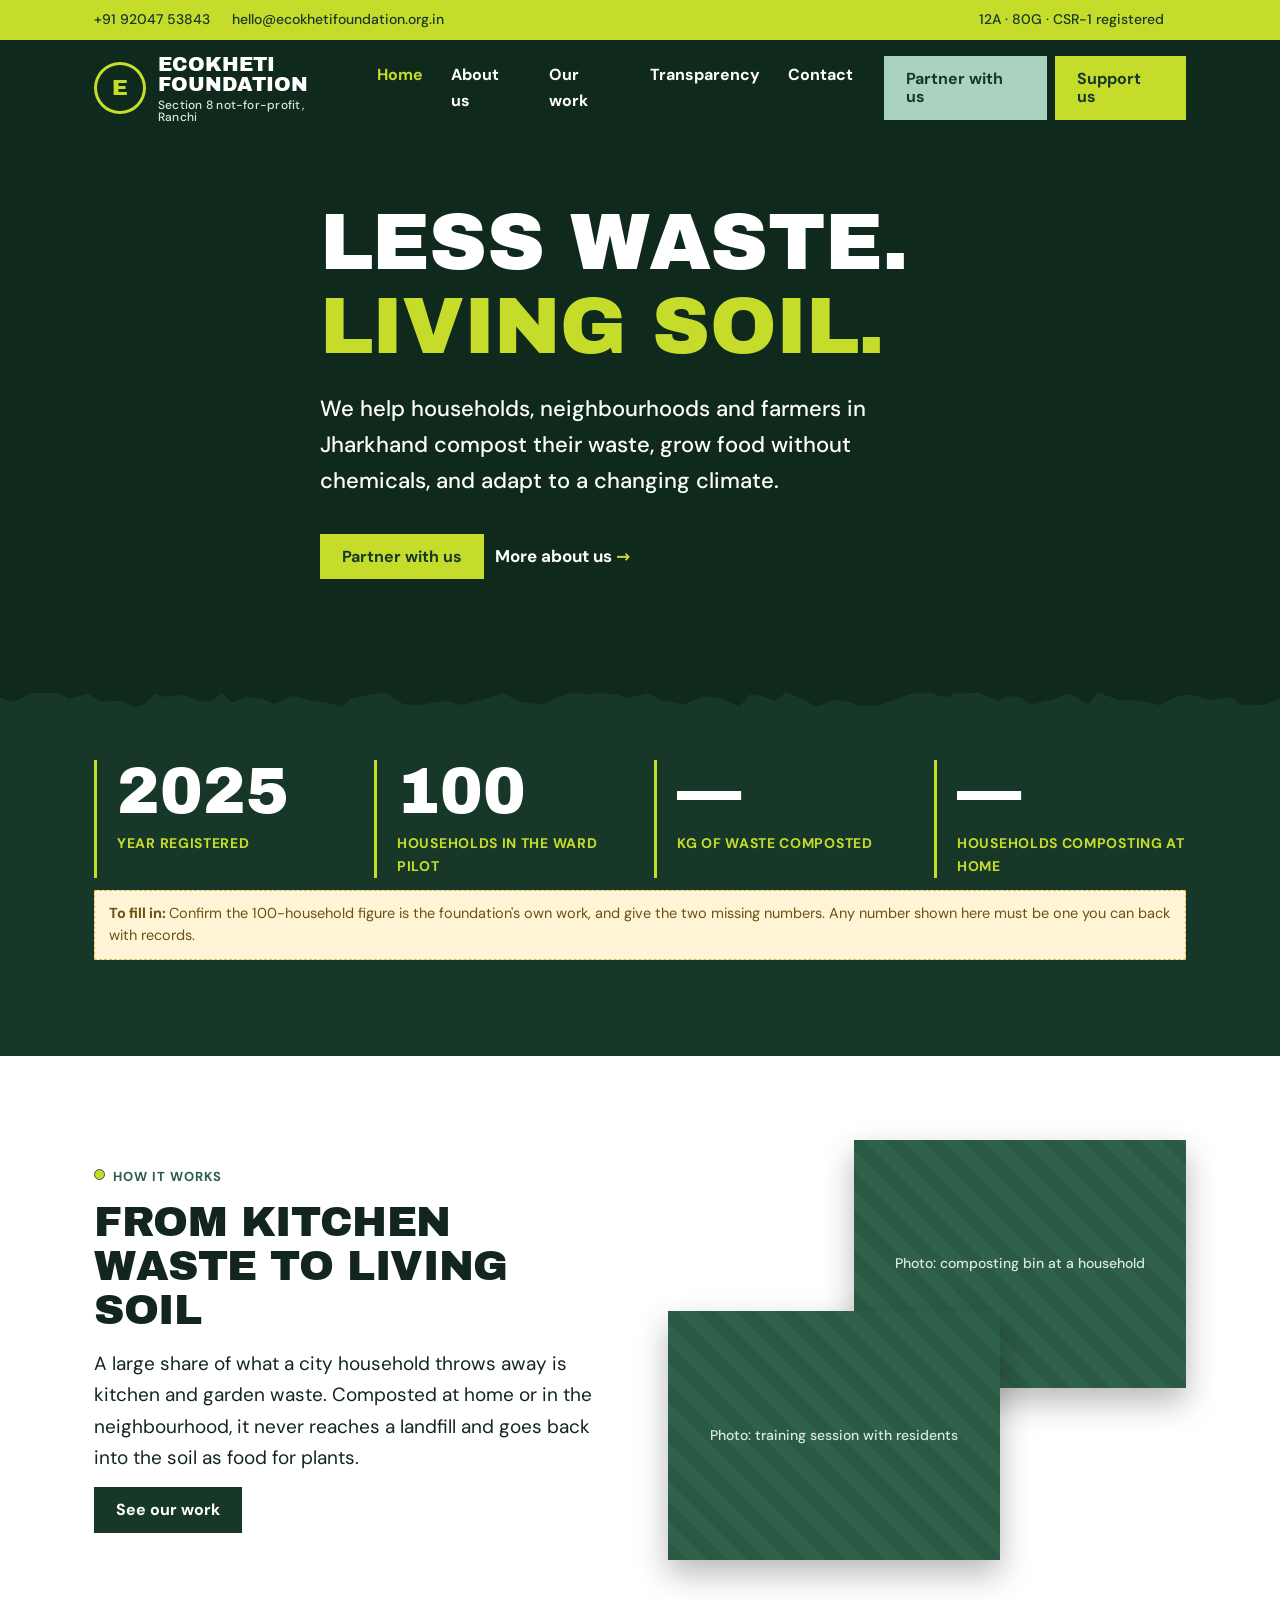
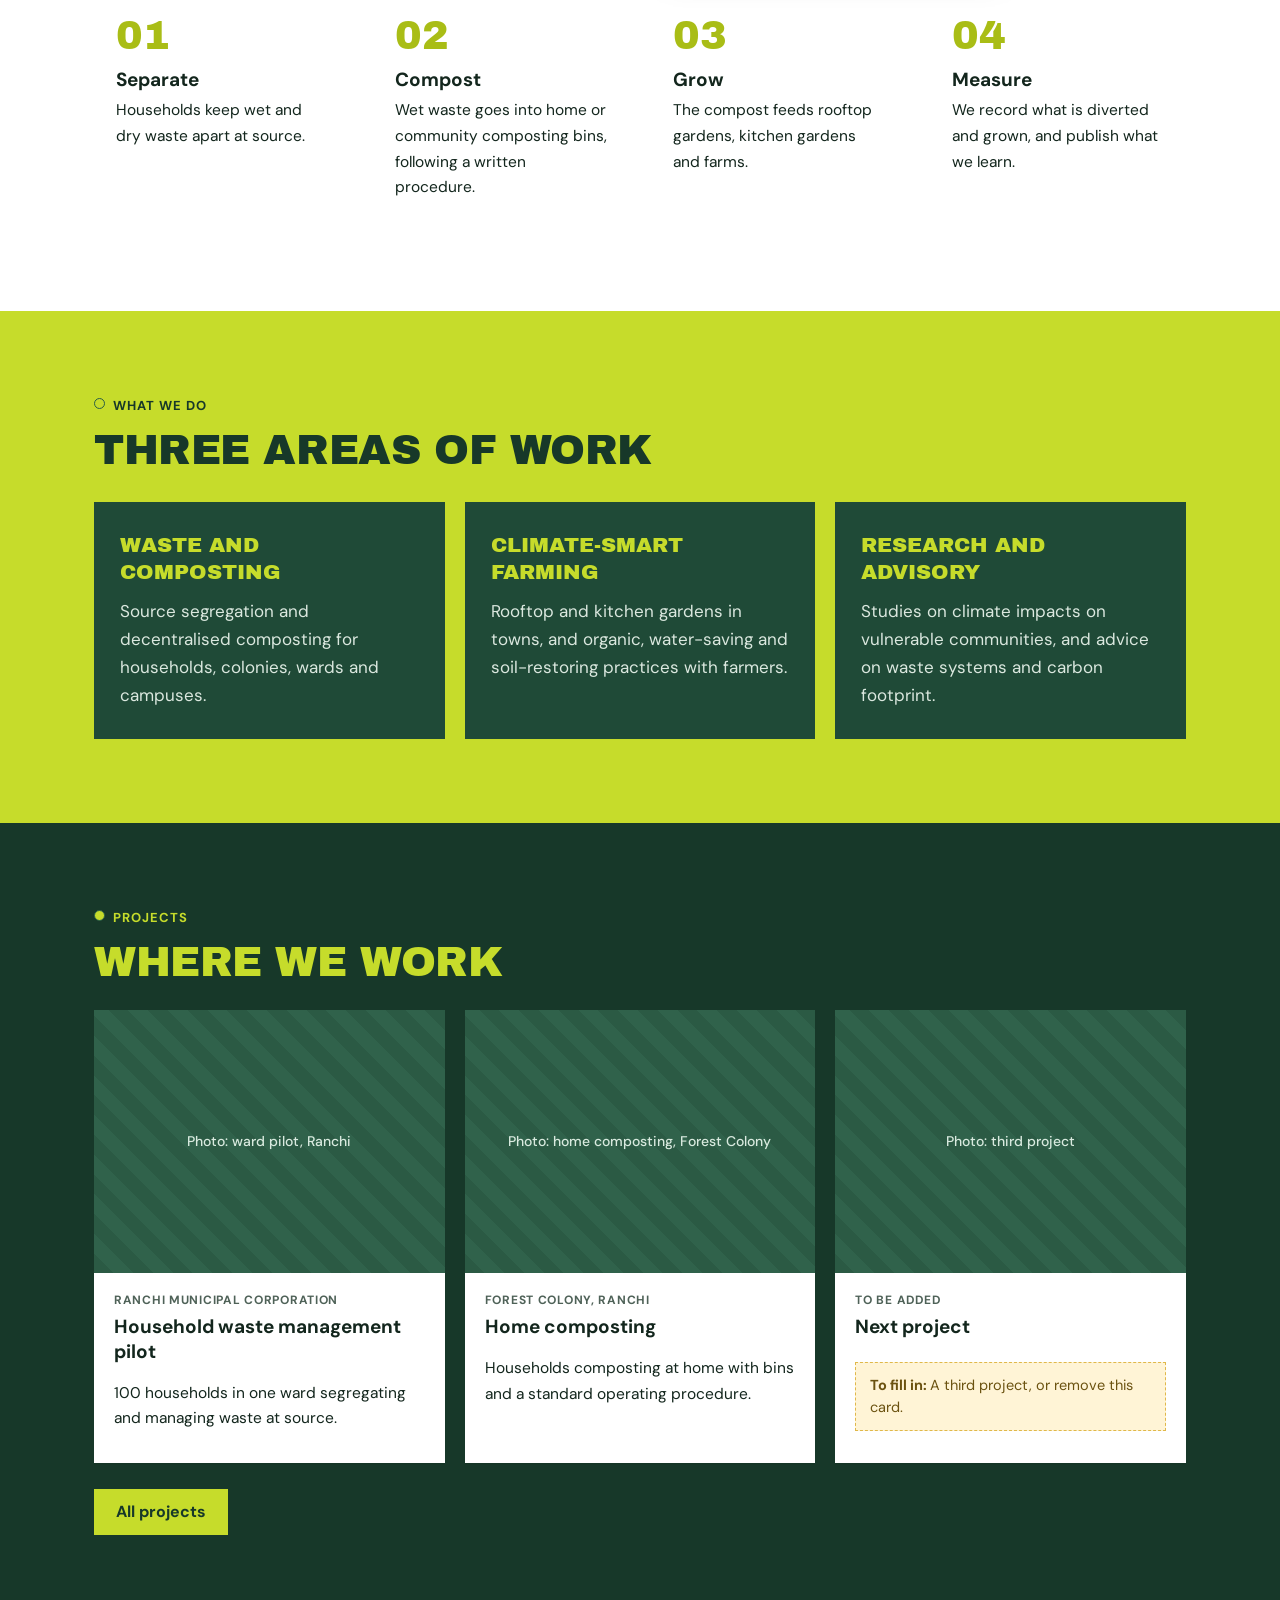
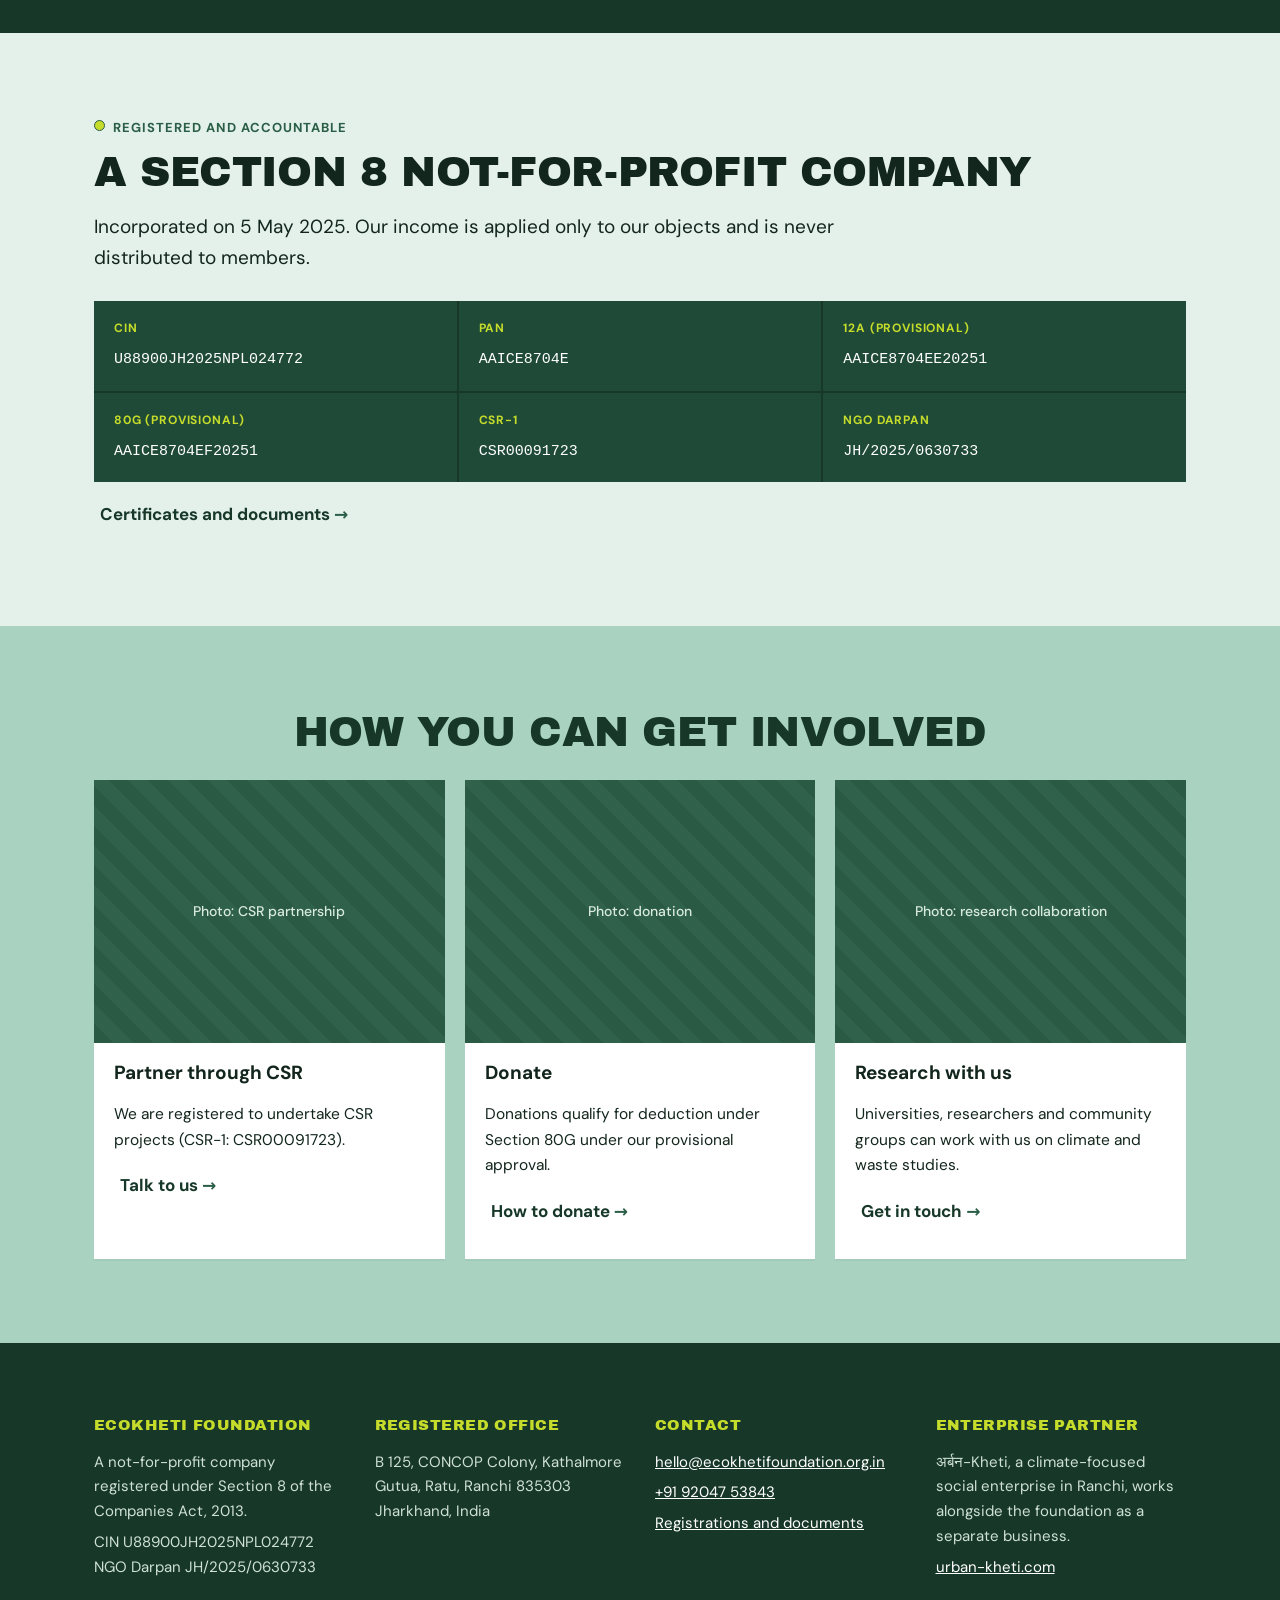
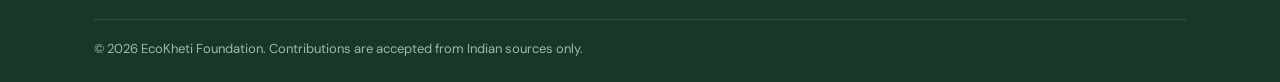
==== site/index.html @ 40eda401 "EcoKheti Foundation website: first version" ====
<!DOCTYPE html>
<html lang="en">
<head>
<meta charset="utf-8">
<meta name="viewport" content="width=device-width, initial-scale=1">
<title>EcoKheti Foundation, Ranchi | Composting, climate-smart farming and research</title>
<meta name="description" content="EcoKheti Foundation is a Section 8 not-for-profit company in Ranchi working on composting, climate-smart urban and rural farming, and climate research.">
<link rel="preload" href="assets/fonts/archivo-black-latin-400-normal.woff2" as="font" type="font/woff2" crossorigin>
<link rel="stylesheet" href="assets/style.css">
</head>
<body>
<div class="top">
  <div class="util">
    <div class="wrap">
      <div><a href="tel:+919204753843">+91 92047 53843</a><a href="mailto:hello@ecokhetifoundation.org.in">hello@ecokhetifoundation.org.in</a></div>
      <div><a href="transparency.html">12A · 80G · CSR-1 registered</a></div>
    </div>
  </div>
  <header class="site-head">
    <div class="wrap">
      <a class="brand" href="index.html">
        <span class="brand-mark" aria-hidden="true">E</span>
        <span class="brand-name">EcoKheti<br>Foundation<small>Section 8 not-for-profit, Ranchi</small></span>
      </a>
      <nav id="main-nav" aria-label="Main">
        <ul>
          <li><a href="index.html" aria-current="page">Home</a></li>
          <li><a href="about.html">About us</a></li>
          <li><a href="work.html">Our work</a></li>
          <li><a href="transparency.html">Transparency</a></li>
          <li><a href="contact.html">Contact</a></li>
        </ul>
      </nav>
      <div class="head-cta">
        <a class="btn btn-sage" href="contact.html#partner">Partner with us</a>
        <a class="btn btn-lime" href="contact.html#support">Support us</a>
      </div>
      <button class="menu-btn" aria-expanded="false" aria-controls="main-nav" onclick="var n=document.getElementById('main-nav');var o=n.classList.toggle('open');this.setAttribute('aria-expanded',o)">Menu</button>
    </div>
  </header>
</div>
<main>

<section class="hero tear" style="--next:var(--forest);background-image:linear-gradient(rgba(12,32,22,.62),rgba(12,32,22,.62)),url(images/hero.jpg)">
  <div class="wrap">
    <h1>Less waste.<span class="hl">Living soil.</span></h1>
    <p>We help households, neighbourhoods and farmers in Jharkhand compost their waste, grow food without chemicals, and adapt to a changing climate.</p>
    <a class="btn btn-lime" href="contact.html#partner">Partner with us</a>
    <a class="btn-link" href="about.html">More about us</a>
  </div>
</section>

<section class="band dark" style="padding-top:40px">
  <div class="wrap">
    <div class="stats">
      <div class="stat"><b>2025</b><span>Year registered</span></div>
      <div class="stat"><b>100</b><span>Households in the ward pilot</span></div>
      <div class="stat"><b>—</b><span>Kg of waste composted</span></div>
      <div class="stat"><b>—</b><span>Households composting at home</span></div>
    </div>
    <div class="todo">Confirm the 100-household figure is the foundation's own work, and give the two missing numbers. Any number shown here must be one you can back with records.</div>
  </div>
</section>

<section class="band">
  <div class="wrap split">
    <div>
      <p class="eyebrow">How it works</p>
      <h2>From kitchen waste to living soil</h2>
      <p class="lead">A large share of what a city household throws away is kitchen and garden waste. Composted at home or in the neighbourhood, it never reaches a landfill and goes back into the soil as food for plants.</p>
      <a class="btn btn-dark" href="work.html">See our work</a>
    </div>
    <div class="photo-pair">
      <div class="ph"><span>Photo: composting bin at a household</span><img src="images/home-1.jpg" alt="composting bin at a household" onerror="this.remove()"></div>
      <div class="ph"><span>Photo: training session with residents</span><img src="images/home-2.jpg" alt="training session with residents" onerror="this.remove()"></div>
    </div>
  </div>
  <div class="wrap">
    <div class="steps">
      <div class="step"><h3>Separate</h3><p>Households keep wet and dry waste apart at source.</p></div>
      <div class="step"><h3>Compost</h3><p>Wet waste goes into home or community composting bins, following a written procedure.</p></div>
      <div class="step"><h3>Grow</h3><p>The compost feeds rooftop gardens, kitchen gardens and farms.</p></div>
      <div class="step"><h3>Measure</h3><p>We record what is diverted and grown, and publish what we learn.</p></div>
    </div>
  </div>
</section>

<section class="band lime">
  <div class="wrap">
    <p class="eyebrow" style="color:var(--forest)">What we do</p>
    <h2>Three areas of work</h2>
    <div class="grid g3" style="margin-top:26px">
      <div class="pillar"><h3>Waste and composting</h3><p>Source segregation and decentralised composting for households, colonies, wards and campuses.</p></div>
      <div class="pillar"><h3>Climate-smart farming</h3><p>Rooftop and kitchen gardens in towns, and organic, water-saving and soil-restoring practices with farmers.</p></div>
      <div class="pillar"><h3>Research and advisory</h3><p>Studies on climate impacts on vulnerable communities, and advice on waste systems and carbon footprint.</p></div>
    </div>
  </div>
</section>

<section class="band dark">
  <div class="wrap">
    <p class="eyebrow">Projects</p>
    <h2>Where we work</h2>
    <div class="grid g3" style="margin-top:26px">
      <div class="card"><div class="ph"><span>Photo: ward pilot, Ranchi</span><img src="images/project-ward.jpg" alt="ward pilot, Ranchi" onerror="this.remove()"></div><div class="body"><span class="meta">Ranchi Municipal Corporation</span><h3>Household waste management pilot</h3><p>100 households in one ward segregating and managing waste at source.</p></div></div>
      <div class="card"><div class="ph"><span>Photo: home composting, Forest Colony</span><img src="images/project-forest-colony.jpg" alt="home composting, Forest Colony" onerror="this.remove()"></div><div class="body"><span class="meta">Forest Colony, Ranchi</span><h3>Home composting</h3><p>Households composting at home with bins and a standard operating procedure.</p></div></div>
      <div class="card"><div class="ph"><span>Photo: third project</span><img src="images/project-3.jpg" alt="third project" onerror="this.remove()"></div><div class="body"><span class="meta">To be added</span><h3>Next project</h3><div class="todo">A third project, or remove this card.</div></div></div>
    </div>
    <p style="margin-top:26px"><a class="btn btn-lime" href="work.html">All projects</a></p>
  </div>
</section>

<section class="band light">
  <div class="wrap">
    <p class="eyebrow">Registered and accountable</p>
    <h2>A Section 8 not-for-profit company</h2>
    <p class="lead">Incorporated on 5 May 2025. Our income is applied only to our objects and is never distributed to members.</p>
    <div class="reg">
      <div><b>CIN</b><span>U88900JH2025NPL024772</span></div>
      <div><b>PAN</b><span>AAICE8704E</span></div>
      <div><b>12A (provisional)</b><span>AAICE8704EE20251</span></div>
      <div><b>80G (provisional)</b><span>AAICE8704EF20251</span></div>
      <div><b>CSR-1</b><span>CSR00091723</span></div>
      <div><b>NGO Darpan</b><span>JH/2025/0630733</span></div>
    </div>
    <p style="margin-top:18px"><a class="btn-link dark" href="transparency.html">Certificates and documents</a></p>
  </div>
</section>

<section class="band sage">
  <div class="wrap">
    <h2 class="center">How you can get involved</h2>
    <div class="grid g3" style="margin-top:26px">
      <div class="card"><div class="ph"><span>Photo: CSR partnership</span><img src="images/involve-csr.jpg" alt="CSR partnership" onerror="this.remove()"></div><div class="body"><h3>Partner through CSR</h3><p>We are registered to undertake CSR projects (CSR-1: CSR00091723).</p><a class="btn-link dark" href="contact.html#partner">Talk to us</a></div></div>
      <div class="card"><div class="ph"><span>Photo: donation</span><img src="images/involve-donate.jpg" alt="donation" onerror="this.remove()"></div><div class="body"><h3>Donate</h3><p>Donations qualify for deduction under Section 80G under our provisional approval.</p><a class="btn-link dark" href="contact.html#support">How to donate</a></div></div>
      <div class="card"><div class="ph"><span>Photo: research collaboration</span><img src="images/involve-research.jpg" alt="research collaboration" onerror="this.remove()"></div><div class="body"><h3>Research with us</h3><p>Universities, researchers and community groups can work with us on climate and waste studies.</p><a class="btn-link dark" href="contact.html">Get in touch</a></div></div>
    </div>
  </div>
</section>
</main>
<footer class="site-foot">
  <div class="wrap">
    <div class="foot-grid">
      <div>
        <h4>EcoKheti Foundation</h4>
        <p>A not-for-profit company registered under Section 8 of the Companies Act, 2013.</p>
        <p>CIN U88900JH2025NPL024772<br>NGO Darpan JH/2025/0630733</p>
      </div>
      <div>
        <h4>Registered office</h4>
        <p>B 125, CONCOP Colony, Kathalmore<br>Gutua, Ratu, Ranchi 835303<br>Jharkhand, India</p>
      </div>
      <div>
        <h4>Contact</h4>
        <p><a href="mailto:hello@ecokhetifoundation.org.in">hello@ecokhetifoundation.org.in</a></p>
        <p><a href="tel:+919204753843">+91 92047 53843</a></p>
        <p><a href="transparency.html">Registrations and documents</a></p>
      </div>
      <div>
        <h4>Enterprise partner</h4>
        <p>अर्बन-Kheti, a climate-focused social enterprise in Ranchi, works alongside the foundation as a separate business.</p>
        <p><a href="https://urban-kheti.com">urban-kheti.com</a></p>
      </div>
    </div>
    <div class="foot-base">© <span id="yr">2026</span> EcoKheti Foundation. Contributions are accepted from Indian sources only.</div>
  </div>
</footer>
<script>document.getElementById('yr').textContent=new Date().getFullYear();</script>
</body>
</html>
---- site/assets/style.css ----
/* EcoKheti Foundation, site styles */
@font-face{font-family:"Archivo Black";src:url(fonts/archivo-black-latin-400-normal.woff2) format("woff2");font-weight:400;font-display:swap}
@font-face{font-family:"DM Sans";src:url(fonts/dm-sans-latin-400-normal.woff2) format("woff2");font-weight:400;font-display:swap}
@font-face{font-family:"DM Sans";src:url(fonts/dm-sans-latin-500-normal.woff2) format("woff2");font-weight:500;font-display:swap}
@font-face{font-family:"DM Sans";src:url(fonts/dm-sans-latin-700-normal.woff2) format("woff2");font-weight:700;font-display:swap}

:root{
  --lime:#c6dc2b; --lime-dark:#a9bd16;
  --forest:#173829; --forest-2:#1f4a37; --forest-3:#2a5e47;
  --sage:#a9d3c0; --sage-light:#e3f1ea;
  --ink:#13261d; --muted:#4f6258; --line:#d9e4dd; --white:#fff;
  --warn:#fff4d6; --warn-line:#e0b84a;
  --max:1140px;
  --display:"Archivo Black","Arial Black","Noto Sans Devanagari",sans-serif;
  --sans:"DM Sans","Segoe UI",system-ui,Roboto,"Noto Sans Devanagari",Arial,sans-serif;
}
*{box-sizing:border-box}
html{scroll-behavior:smooth}
body{margin:0;font-family:var(--sans);font-size:17px;line-height:1.65;color:var(--ink);background:var(--white)}
img{max-width:100%;display:block}
a{color:var(--forest-3)}
.wrap{max-width:var(--max);margin:0 auto;padding:0 24px}
h1,h2,h3.display{font-family:var(--display);font-weight:400;text-transform:uppercase;letter-spacing:-.01em;line-height:1.05;margin:0 0 16px}
h2{font-size:clamp(28px,3.6vw,42px)}
h3{font-size:19px;margin:0 0 6px;line-height:1.3}
p{margin:0 0 14px}

/* utility bar */
.util{background:var(--lime);color:var(--forest);font-size:14px;font-weight:500}
.util .wrap{display:flex;justify-content:space-between;align-items:center;gap:14px;min-height:40px;flex-wrap:wrap}
.util a{color:var(--forest);text-decoration:none;margin-right:22px}
.util a:hover{text-decoration:underline}

/* header */
.top{position:absolute;left:0;right:0;top:0;z-index:20}
.site-head{position:relative}
.site-head .wrap{display:flex;align-items:center;justify-content:space-between;gap:18px;min-height:96px}
.brand{display:flex;align-items:center;gap:12px;text-decoration:none;color:#fff}
.brand-mark{width:52px;height:52px;border-radius:50%;border:3px solid var(--lime);display:grid;place-items:center;font-family:var(--display);font-size:22px;color:var(--lime)}
.brand-name{font-family:var(--display);font-size:20px;line-height:1;text-transform:uppercase}
.brand-name small{display:block;font-family:var(--sans);font-weight:500;font-size:12px;text-transform:none;color:#d7e6dc;margin-top:5px;letter-spacing:.02em}
nav ul{list-style:none;margin:0;padding:0;display:flex;gap:2px}
nav a{display:block;padding:8px 13px;color:#fff;text-decoration:none;font-weight:700;font-size:16px}
nav a:hover,nav a[aria-current="page"]{color:var(--lime)}
.head-cta{display:flex;gap:8px}
.btn{display:inline-flex;align-items:center;gap:8px;padding:14px 22px;font-weight:700;font-size:16px;text-decoration:none;border:0;cursor:pointer;line-height:1.1}
.btn-lime{background:var(--lime);color:var(--forest)}
.btn-lime:hover{background:#d6ea3c}
.btn-sage{background:var(--sage);color:var(--forest)}
.btn-sage:hover{background:#bfe0d1}
.btn-dark{background:var(--forest);color:#fff}
.btn-link{color:#fff;font-weight:700;text-decoration:none;padding:14px 6px}
.btn-link::after{content:" \2192";color:var(--lime)}
.btn-link.dark{color:var(--forest)}
.btn-link.dark::after{color:var(--forest-3)}
.menu-btn{display:none;background:var(--lime);color:var(--forest);border:0;font-weight:700;padding:10px 14px;cursor:pointer}
@media (max-width:980px){
  .head-cta{display:none}
  .menu-btn{display:block}
  nav{display:none;position:absolute;top:96px;z-index:30;left:0;right:0;background:var(--forest)}
  nav.open{display:block}
  nav ul{flex-direction:column;padding:10px 18px 18px}
}

/* torn edge at the bottom of a band; set --next to the colour of the band that follows */
.tear{position:relative}
.tear::after{content:"";position:absolute;left:0;right:0;bottom:-1px;height:34px;background:var(--next,#fff);
  -webkit-mask:url(torn.svg) center bottom/100% 100% no-repeat;mask:url(torn.svg) center bottom/100% 100% no-repeat;z-index:2}

/* hero and page banners: put a photo at images/hero.jpg or images/banner-<page>.jpg */
.hero,.banner{color:#fff;background-color:var(--forest);background-size:cover;background-position:center}
.hero{min-height:720px;padding:190px 0 130px;display:flex;align-items:center}
.hero h1{font-size:clamp(40px,7vw,80px);margin-bottom:22px}
.hero h1 .hl,.banner h1 .hl{color:var(--lime);display:block}
.hero p{font-size:clamp(18px,2vw,22px);font-weight:500;max-width:640px;margin-bottom:34px}
.banner{padding:150px 0 70px}
.banner h1{font-size:clamp(32px,5vw,54px);margin:0}
.crumb{font-size:13px;font-weight:500;color:#d7e6dc;margin-bottom:10px}
.crumb a{color:var(--lime);text-decoration:none}

/* bands */
.band{padding:84px 0}
.band.dark{background:var(--forest);color:#fff}
.band.dark h2,.band.dark .eyebrow{color:var(--lime)}
.band.lime{background:var(--lime);color:var(--forest)}
.band.sage{background:var(--sage);color:var(--forest)}
.band.light{background:var(--sage-light)}
.eyebrow{font-weight:700;font-size:13px;text-transform:uppercase;letter-spacing:.08em;color:var(--forest-3);margin:0 0 12px}
.eyebrow::before{content:"";display:inline-block;width:9px;height:9px;border-radius:50%;background:var(--lime);margin-right:8px;vertical-align:1px;border:1px solid var(--forest-3)}
.lead{font-size:19px;max-width:780px}
.center{text-align:center}
.center .lead{margin-left:auto;margin-right:auto}

/* layouts */
.split{display:grid;grid-template-columns:1fr 1fr;gap:56px;align-items:center}
.split.flip > :first-child{order:2}
@media (max-width:860px){.split{grid-template-columns:1fr;gap:32px}.split.flip > :first-child{order:0}}
.grid{display:grid;gap:20px}
.g3{grid-template-columns:repeat(auto-fit,minmax(260px,1fr))}
.g2{grid-template-columns:repeat(auto-fit,minmax(320px,1fr))}

/* impact numbers */
.stats{display:grid;grid-template-columns:repeat(auto-fit,minmax(200px,1fr));gap:28px}
.stat{border-left:3px solid var(--lime);padding-left:20px}
.stat b{display:block;font-family:var(--display);font-weight:400;font-size:clamp(42px,5vw,64px);line-height:1;color:#fff}
.stat span{display:block;font-weight:700;color:var(--lime);margin-top:8px;text-transform:uppercase;font-size:14px;letter-spacing:.05em}

/* photo slot: shows a striped placeholder until the image file exists */
.ph{position:relative;background:repeating-linear-gradient(45deg,#2b5a44 0 14px,#30624b 14px 28px);color:#d9eadf;display:grid;place-items:center;text-align:center;font-size:14px;font-weight:500;overflow:hidden;min-height:220px;padding:14px}
.ph img{position:absolute;inset:0;width:100%;height:100%;object-fit:cover}
.photo-pair{position:relative;min-height:420px}
.photo-pair .ph{position:absolute;width:64%;aspect-ratio:4/3;min-height:0;box-shadow:0 14px 30px rgba(0,0,0,.28)}
.photo-pair .ph:first-child{top:0;right:0}
.photo-pair .ph:last-child{bottom:0;left:0;z-index:1}

/* cards */
.card{background:#fff;color:var(--ink);display:flex;flex-direction:column;box-shadow:0 2px 0 rgba(0,0,0,.04)}
.card .ph{aspect-ratio:4/3;min-height:0}
.card .body{padding:18px 20px 20px;display:flex;flex-direction:column;gap:4px;flex:1}
.card .meta{font-size:12px;font-weight:700;text-transform:uppercase;letter-spacing:.06em;color:var(--muted)}
.card p{font-size:15.5px;margin:6px 0 0}
.pillar{background:var(--forest-2);color:#fff;padding:30px 26px;border-top:4px solid var(--lime)}
.pillar h3{font-family:var(--display);font-weight:400;text-transform:uppercase;font-size:21px;color:var(--lime);margin-bottom:10px}
.pillar p{color:#dbe8df;margin:0}

/* numbered steps */
.steps{counter-reset:s;display:grid;grid-template-columns:repeat(auto-fit,minmax(200px,1fr));gap:22px;margin-top:30px}
.step{background:#fff;padding:26px 22px;position:relative}
.step::before{counter-increment:s;content:counter(s,decimal-leading-zero);font-family:var(--display);font-size:40px;color:var(--lime-dark);display:block;line-height:1;margin-bottom:12px}
.step p{margin:0;font-size:15.5px}

/* registration strip */
.reg{display:grid;grid-template-columns:repeat(auto-fit,minmax(300px,1fr));gap:2px;background:var(--forest);margin-top:28px}
.reg div{background:var(--forest-2);padding:18px 20px;color:#fff}
.reg b{display:block;font-size:12px;text-transform:uppercase;letter-spacing:.07em;color:var(--lime);margin-bottom:4px}
.reg span{font-family:ui-monospace,Consolas,monospace;font-size:15px;white-space:nowrap}

/* tables */
.table-scroll{overflow-x:auto}
table{width:100%;min-width:700px;border-collapse:collapse;background:#fff;font-size:16px}
th,td{text-align:left;padding:14px 16px;border-bottom:1px solid var(--line);vertical-align:top}
th{background:var(--forest);color:var(--lime);font-size:13px;text-transform:uppercase;letter-spacing:.06em}
td.mono{font-family:ui-monospace,Consolas,monospace;font-size:15px;white-space:nowrap}

/* people */
.person .ph{aspect-ratio:1/1;min-height:0}
.person .role{color:var(--forest-3);font-weight:700;font-size:14px;text-transform:uppercase;letter-spacing:.05em}

.ticks{list-style:none;padding:0;margin:0}
.ticks li{padding-left:30px;position:relative;margin-bottom:10px}
.ticks li::before{content:"";position:absolute;left:2px;top:8px;width:13px;height:13px;background:var(--lime);border:2px solid var(--forest-3);border-radius:50%}
.band.dark .ticks li::before{border-color:var(--lime)}

.callout{background:var(--forest);color:#fff;padding:34px}
.callout h3{font-family:var(--display);font-weight:400;text-transform:uppercase;color:var(--lime);font-size:24px;margin-bottom:12px}

/* placeholder notes, delete each once filled */
.todo{background:var(--warn);border:1px dashed var(--warn-line);padding:12px 14px;font-size:14.5px;color:#6b5210;margin:12px 0;text-transform:none;font-family:var(--sans);letter-spacing:0;line-height:1.5}
.todo::before{content:"To fill in: ";font-weight:700}
.note{font-size:15px;opacity:.85}

/* footer */
.site-foot{background:var(--forest);color:#cfe0d5;padding:70px 0 26px;font-size:15px}
.site-foot a{color:#fff}
.site-foot h4{color:var(--lime);margin:0 0 12px;font-family:var(--display);font-weight:400;text-transform:uppercase;font-size:15px;letter-spacing:.03em}
.foot-grid{display:grid;grid-template-columns:repeat(auto-fit,minmax(220px,1fr));gap:30px;margin-bottom:34px}
.site-foot p{margin:0 0 6px}
.foot-base{border-top:1px solid #2c5543;padding-top:18px;font-size:13px;color:#9db8a8}

@media (max-width:700px){
  .util{font-size:13px}
  .util .wrap>div:last-child{display:none}
  .util a{margin-right:14px}
  .site-head .wrap{min-height:84px}
  nav{top:84px}
  .brand-mark{width:44px;height:44px;font-size:19px}
  .brand-name{font-size:17px}
  .banner{padding-top:170px}
  .hero{padding-top:190px;min-height:600px}
  .photo-pair{min-height:340px}
}
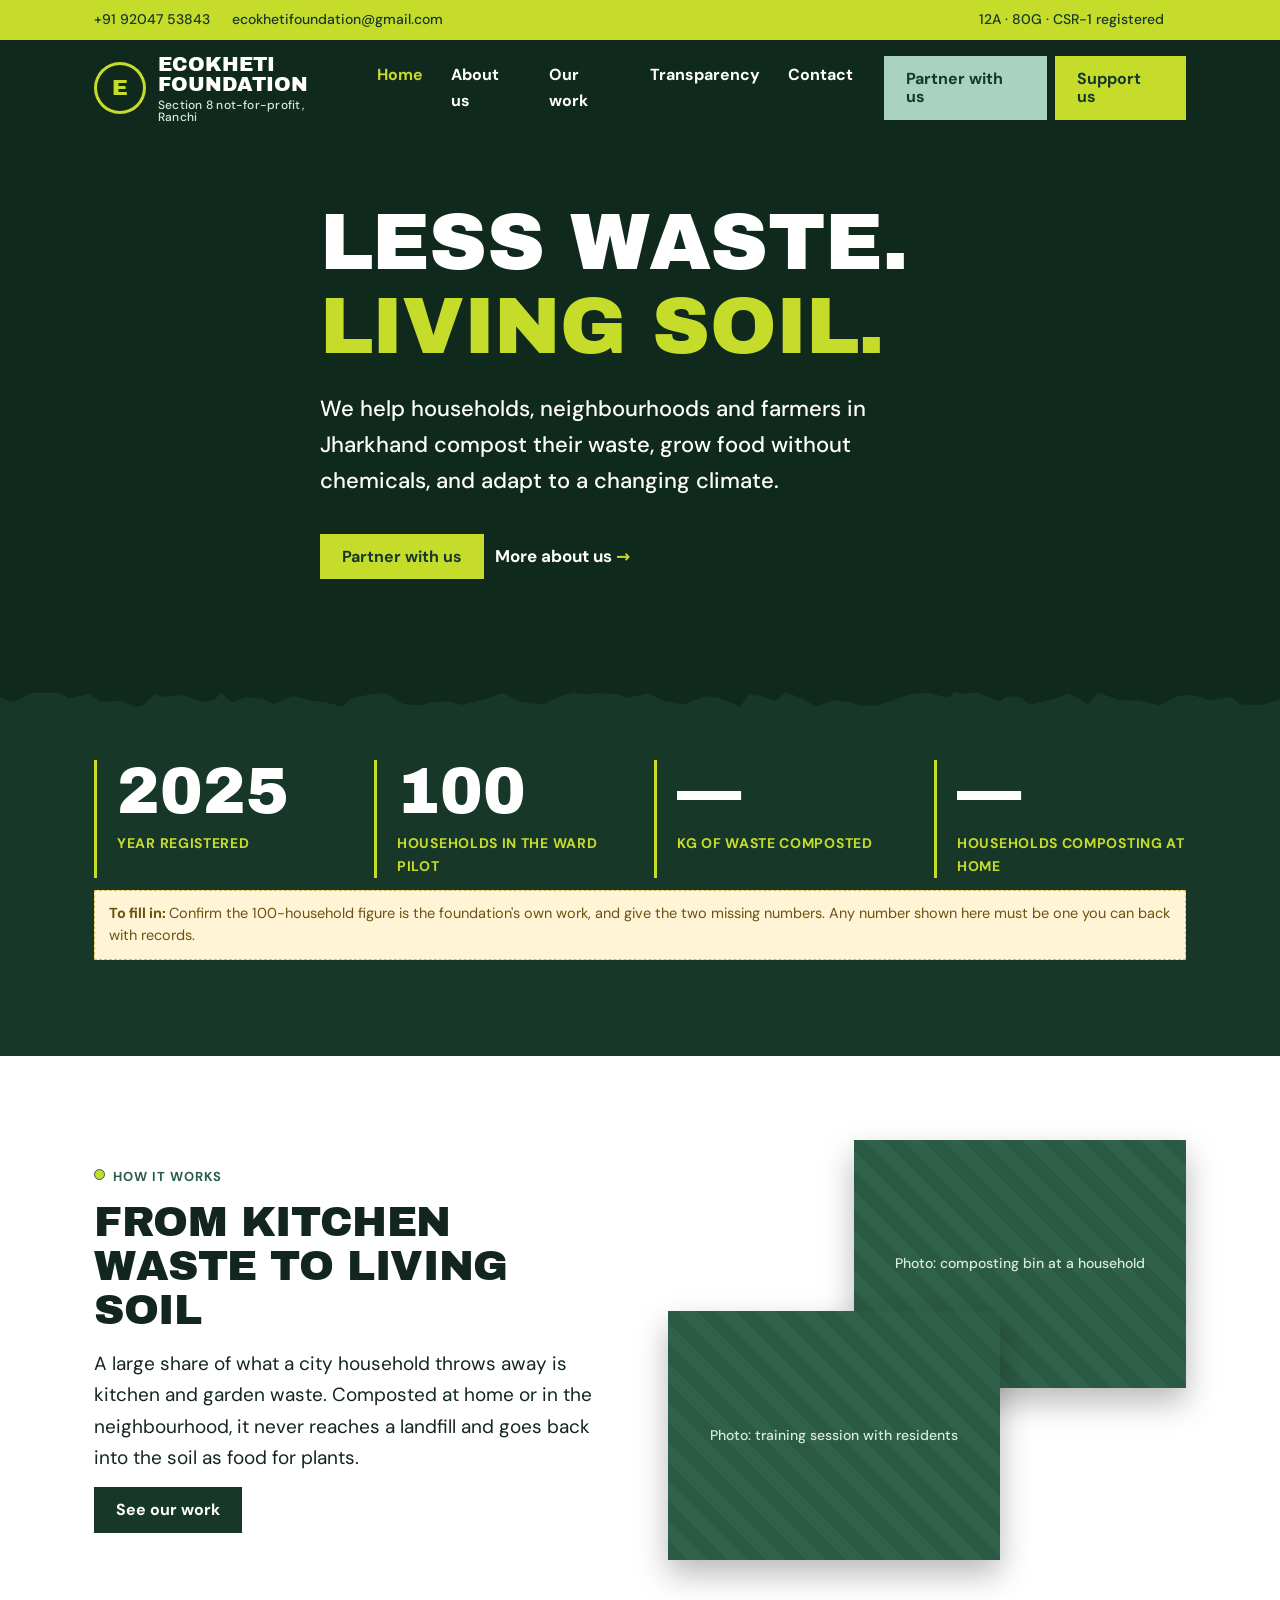
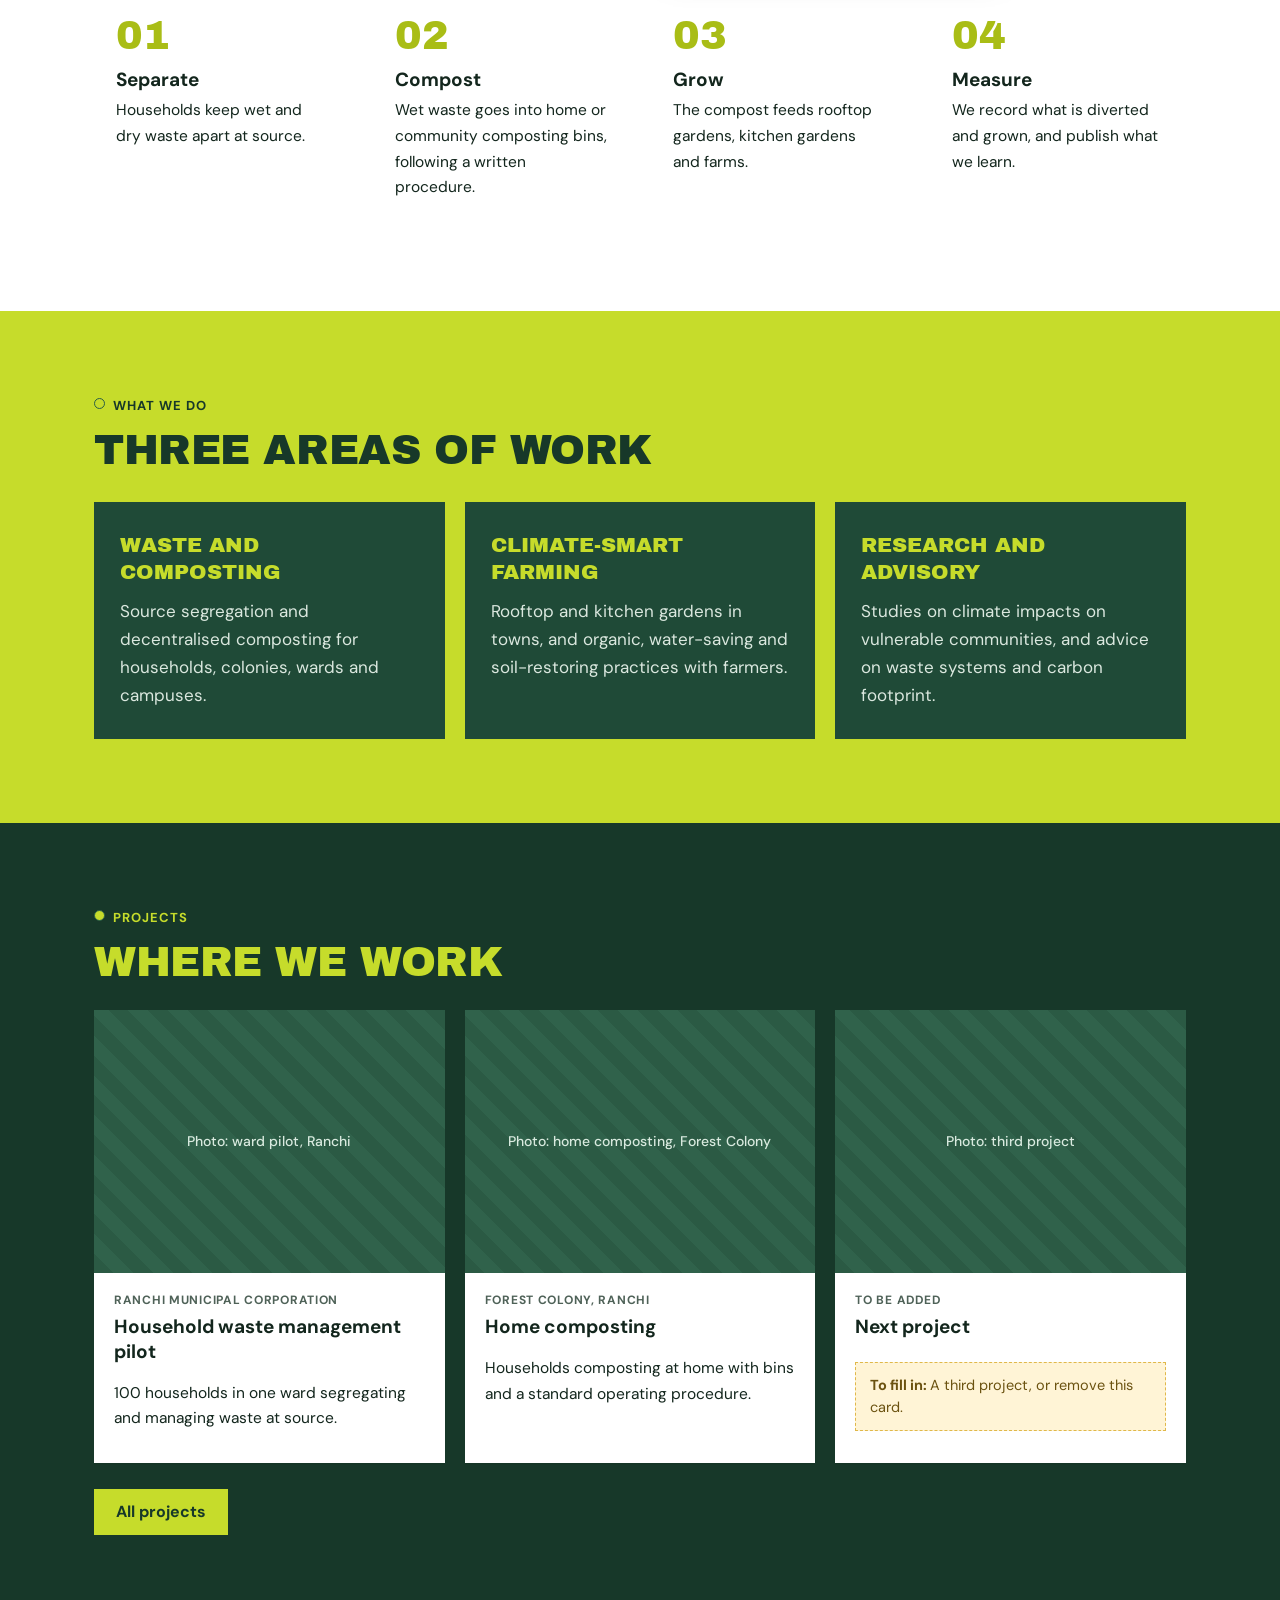
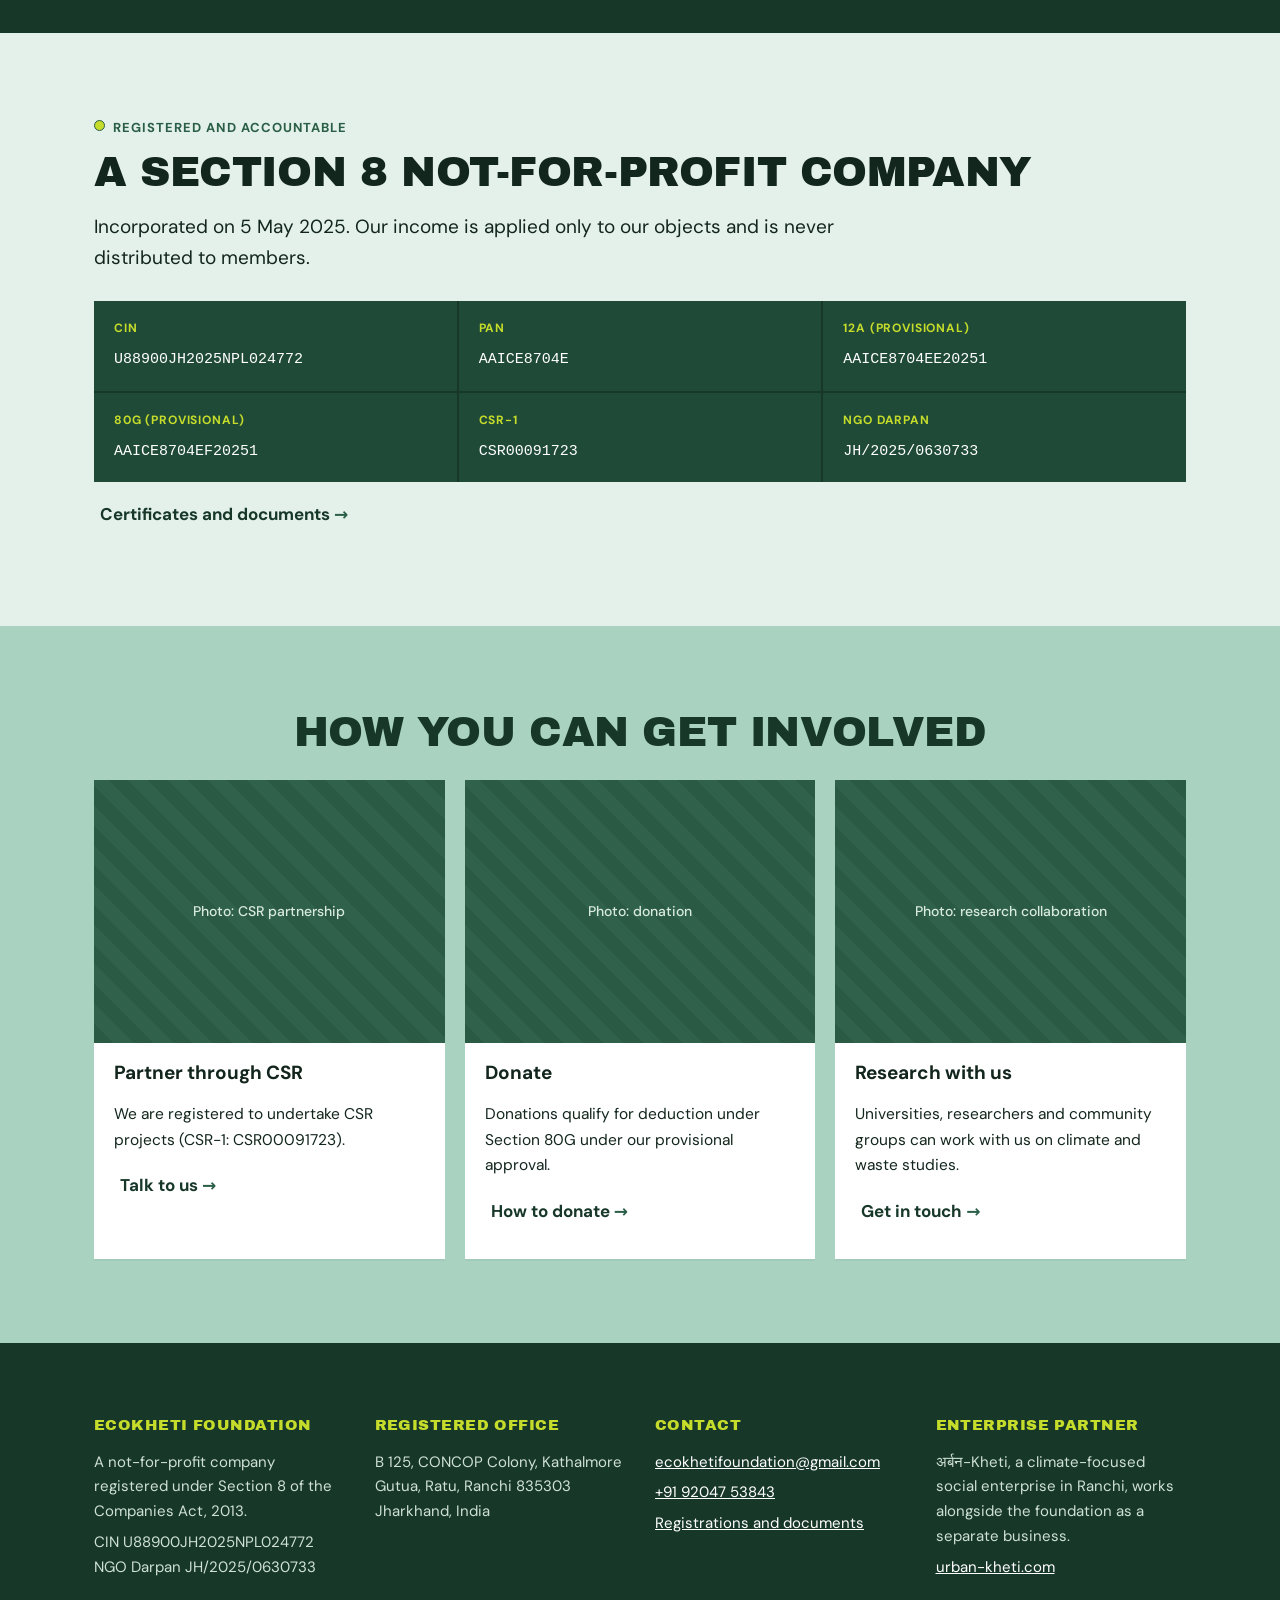
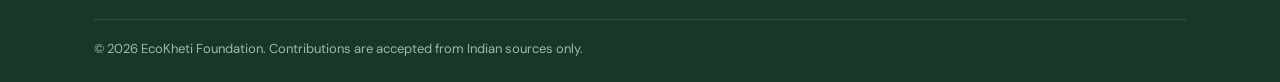
==== commit ed29cea0: "Use ecokhetifoundation@gmail.com as contact email" ====
--- a/site/index.html
+++ b/site/index.html
@@ -12,7 +12,7 @@
 <div class="top">
   <div class="util">
     <div class="wrap">
-      <div><a href="tel:+919204753843">+91 92047 53843</a><a href="mailto:hello@ecokhetifoundation.org.in">hello@ecokhetifoundation.org.in</a></div>
+      <div><a href="tel:+919204753843">+91 92047 53843</a><a href="mailto:ecokhetifoundation@gmail.com">ecokhetifoundation@gmail.com</a></div>
       <div><a href="transparency.html">12A · 80G · CSR-1 registered</a></div>
     </div>
   </div>
@@ -152,7 +152,7 @@
       </div>
       <div>
         <h4>Contact</h4>
-        <p><a href="mailto:hello@ecokhetifoundation.org.in">hello@ecokhetifoundation.org.in</a></p>
+        <p><a href="mailto:ecokhetifoundation@gmail.com">ecokhetifoundation@gmail.com</a></p>
         <p><a href="tel:+919204753843">+91 92047 53843</a></p>
         <p><a href="transparency.html">Registrations and documents</a></p>
       </div>
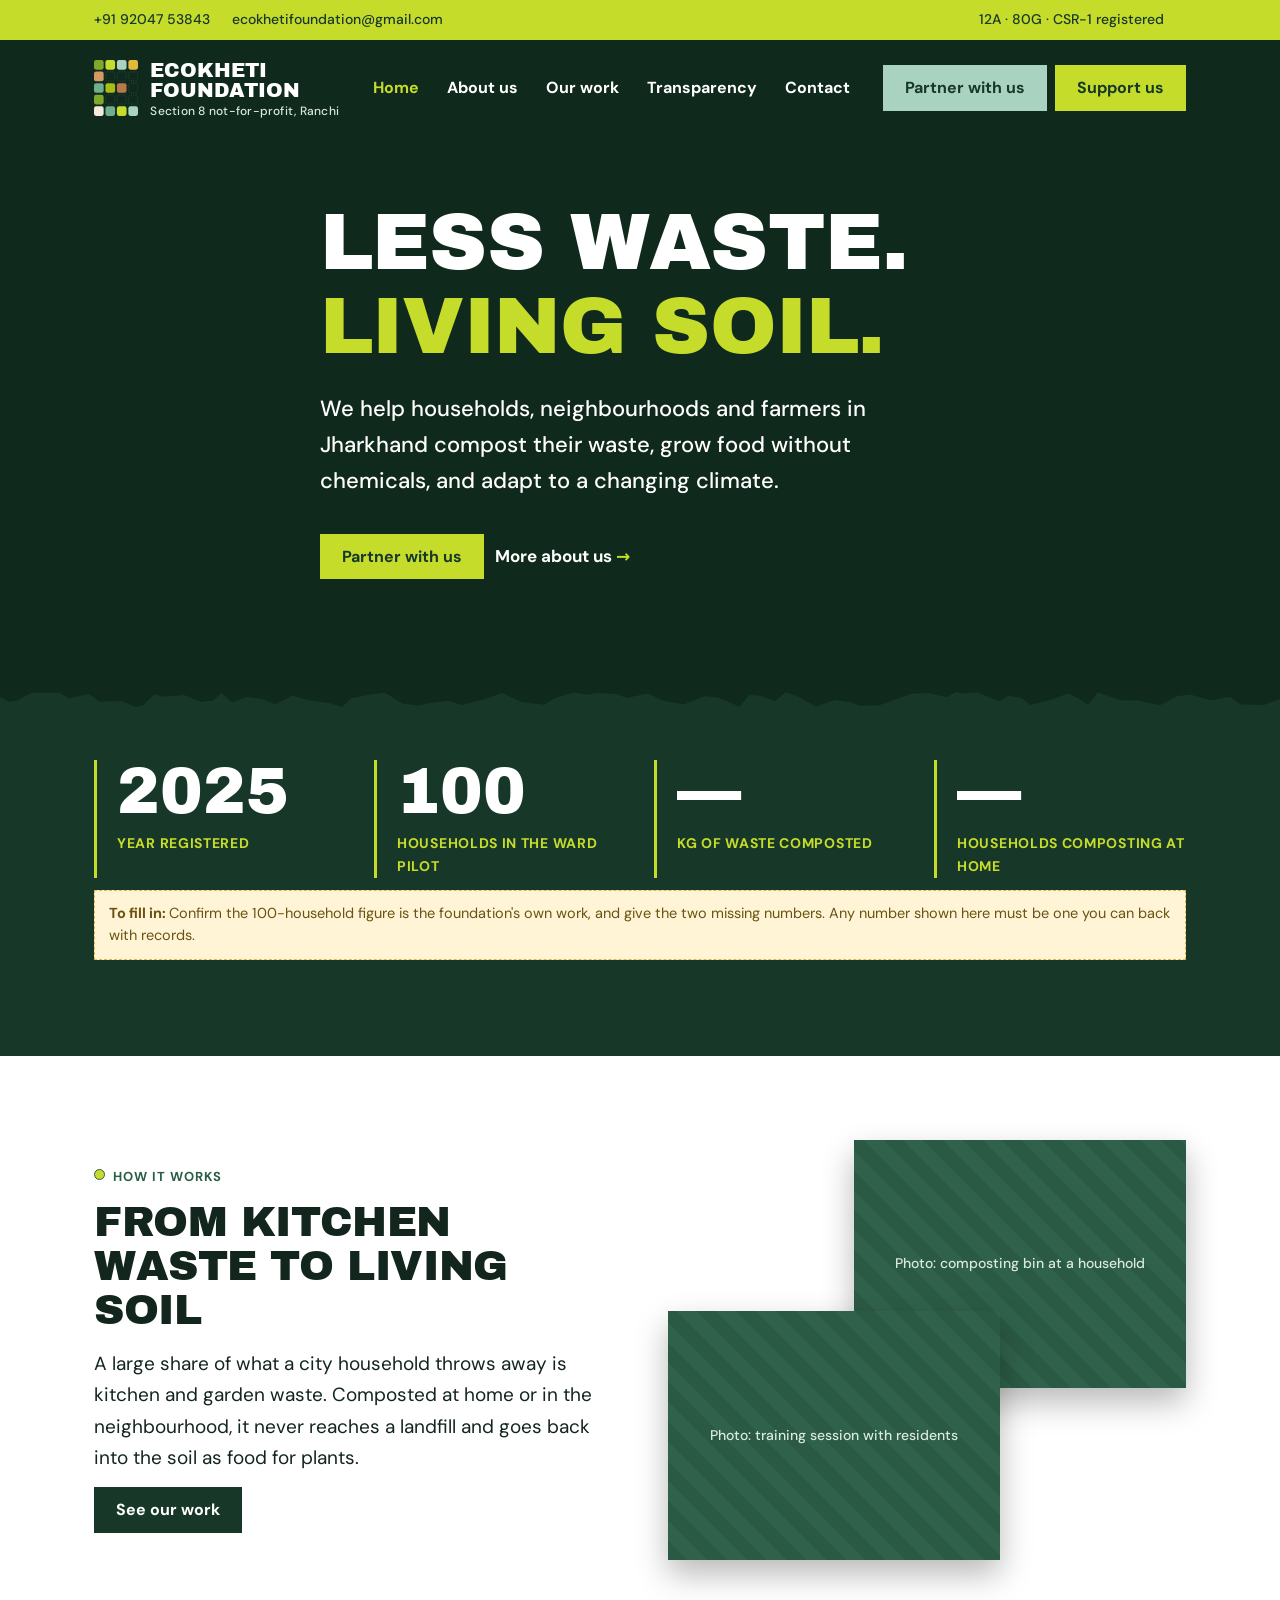
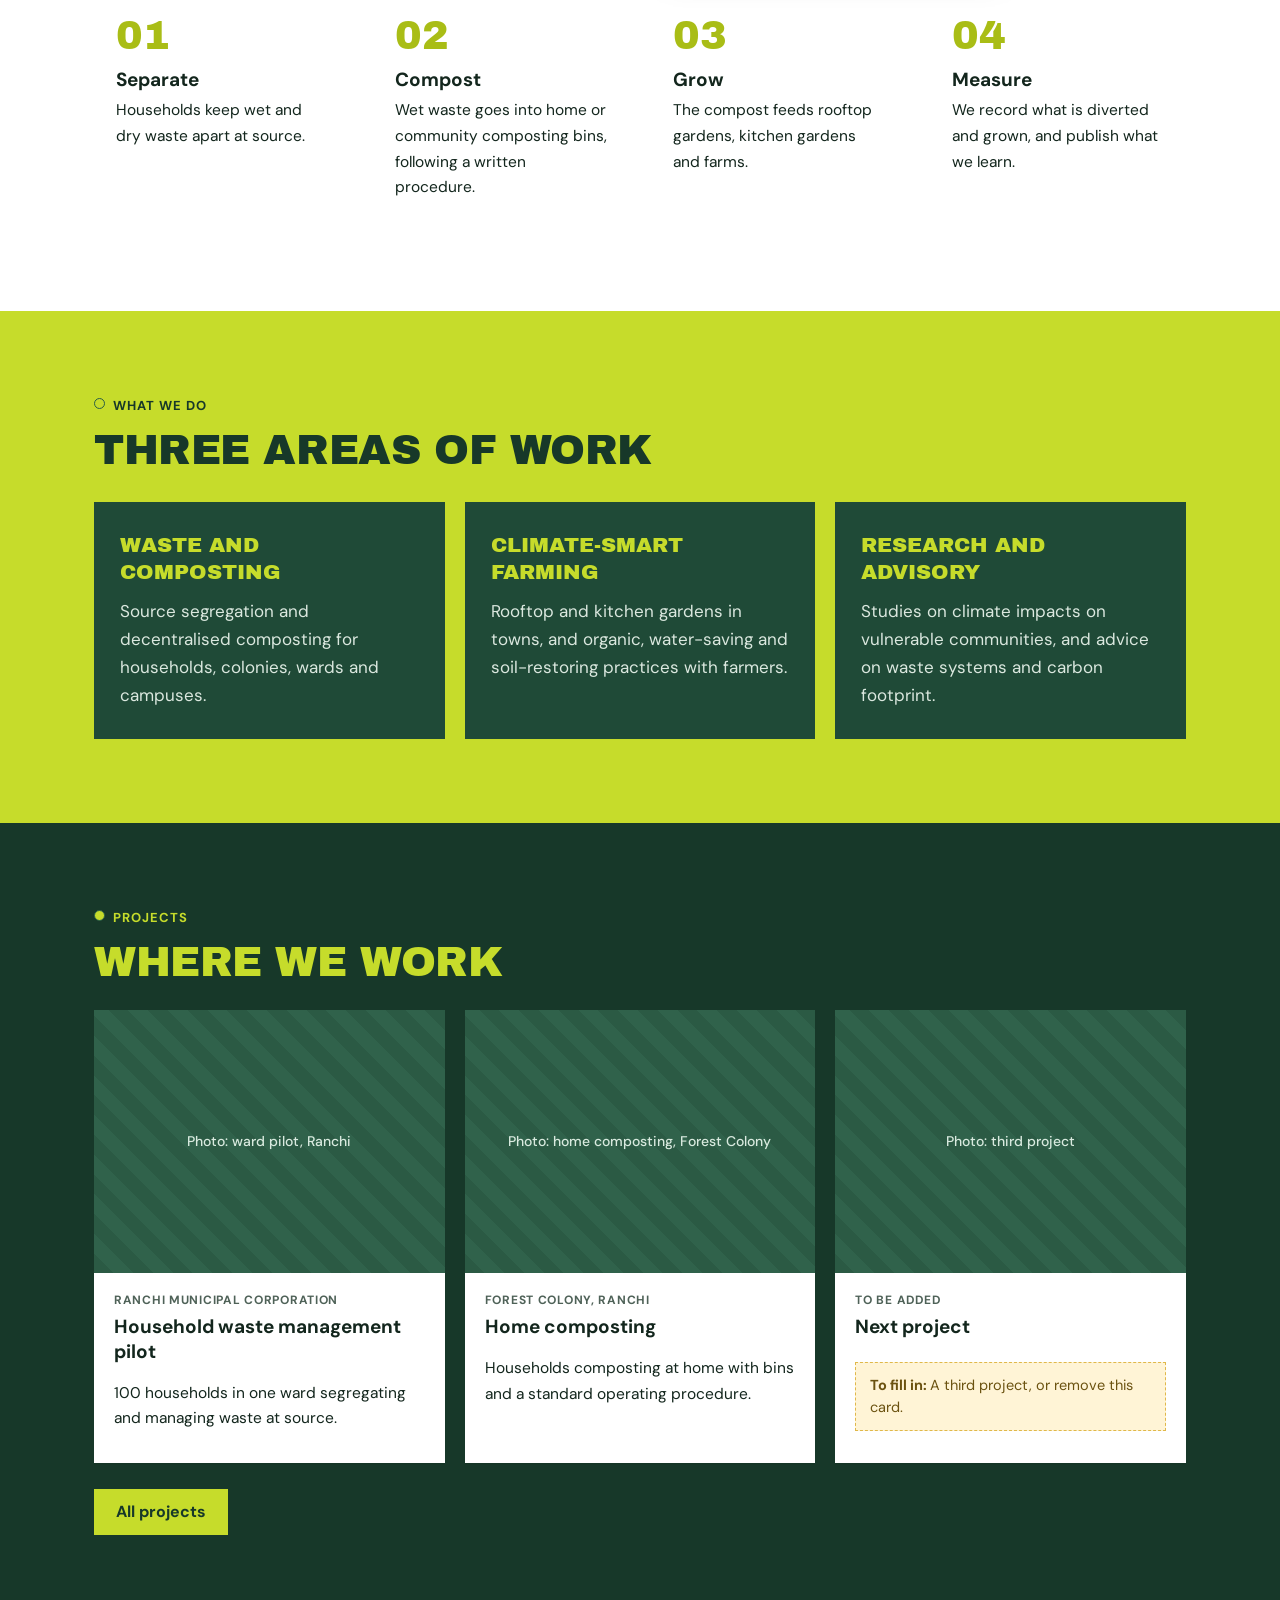
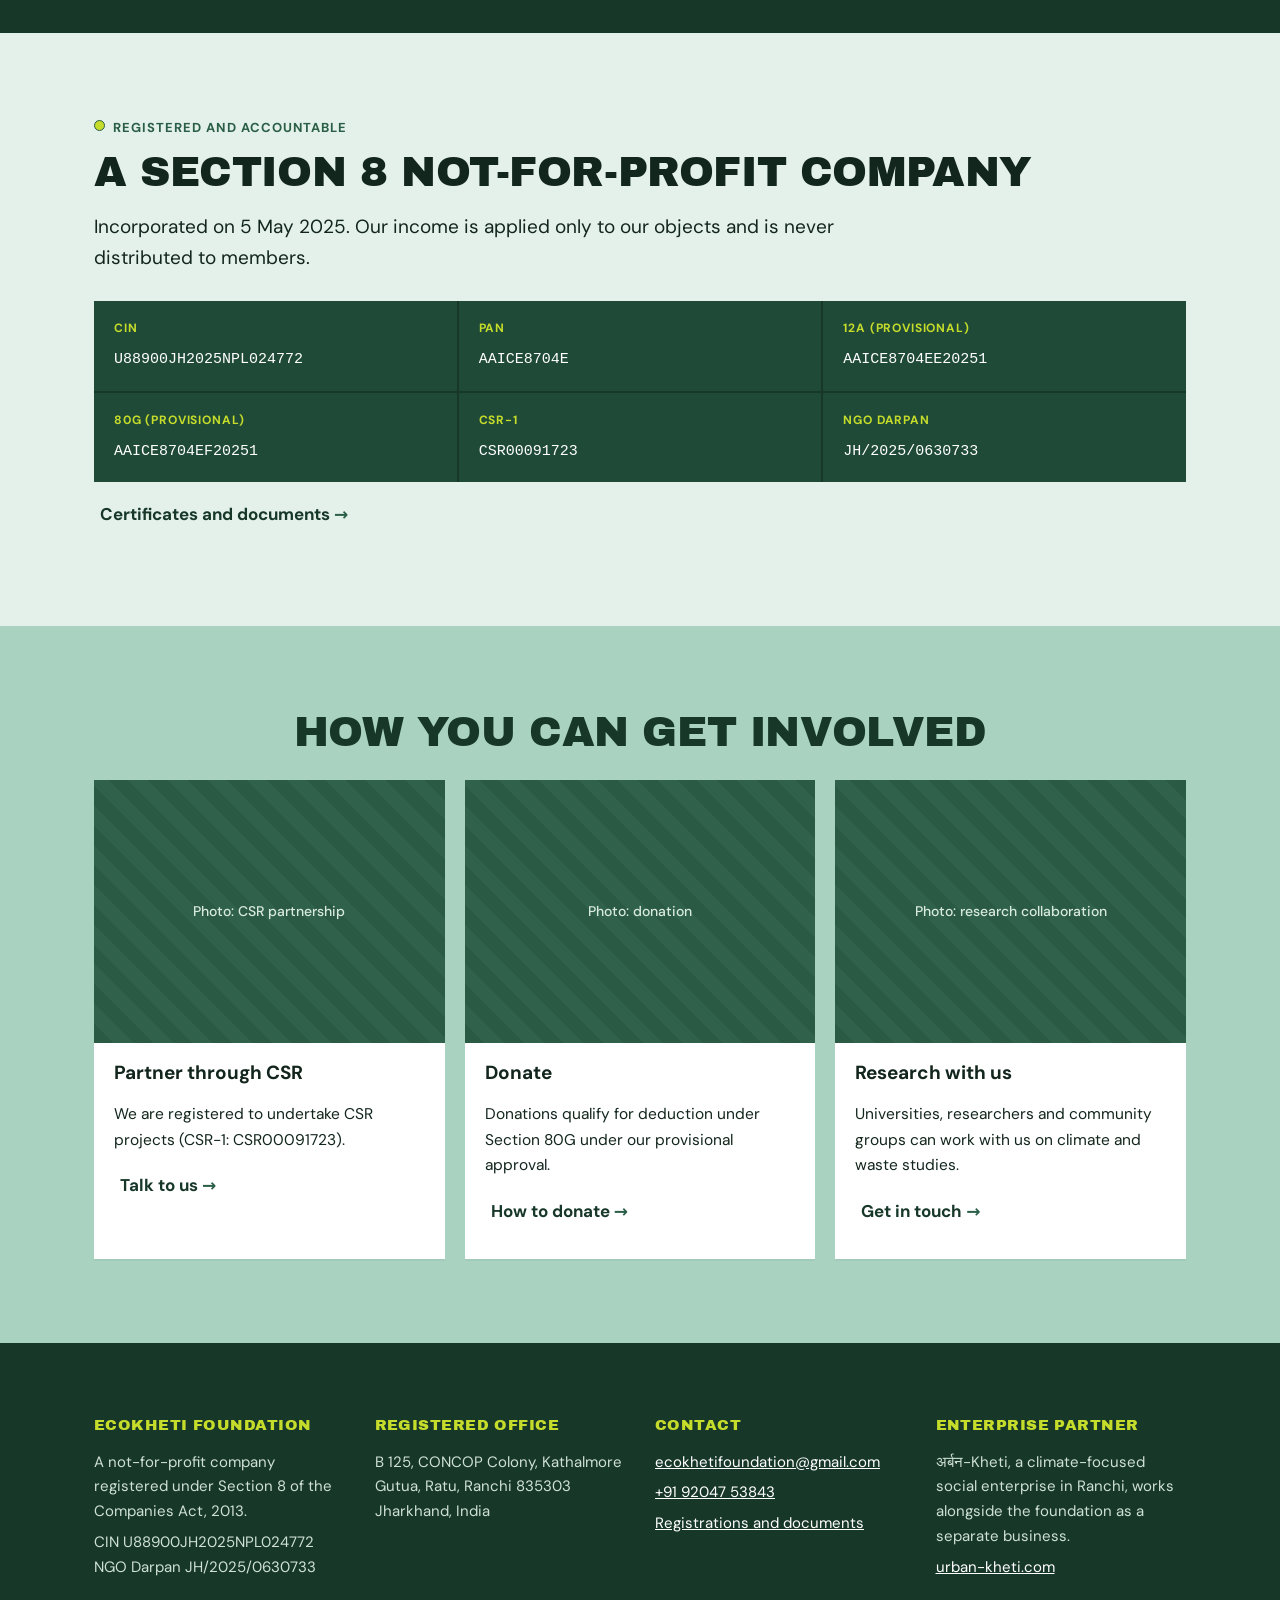
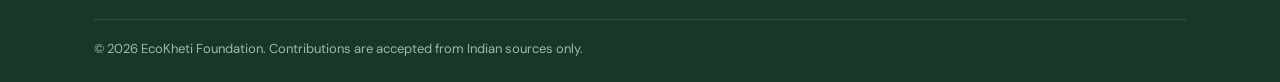
==== commit ef0cf915: "Logo: plots-from-above E mark in header, coming-soon page and favicon; brand files" ====
--- a/site/index.html
+++ b/site/index.html
@@ -3,6 +3,9 @@
 <head>
 <meta charset="utf-8">
 <meta name="viewport" content="width=device-width, initial-scale=1">
+<link rel="icon" href="favicon.svg" type="image/svg+xml">
+<link rel="icon" href="favicon.ico" sizes="any">
+<link rel="apple-touch-icon" href="apple-touch-icon.png">
 <title>EcoKheti Foundation, Ranchi | Composting, climate-smart farming and research</title>
 <meta name="description" content="EcoKheti Foundation is a Section 8 not-for-profit company in Ranchi working on composting, climate-smart urban and rural farming, and climate research.">
 <link rel="preload" href="assets/fonts/archivo-black-latin-400-normal.woff2" as="font" type="font/woff2" crossorigin>
@@ -19,7 +22,7 @@
   <header class="site-head">
     <div class="wrap">
       <a class="brand" href="index.html">
-        <span class="brand-mark" aria-hidden="true">E</span>
+        <img class="brand-logo" src="assets/logo-mark.svg" alt="" width="44" height="56">
         <span class="brand-name">EcoKheti<br>Foundation<small>Section 8 not-for-profit, Ranchi</small></span>
       </a>
       <nav id="main-nav" aria-label="Main">
--- a/site/assets/style.css
+++ b/site/assets/style.css
@@ -179,3 +179,6 @@
   .hero{padding-top:190px;min-height:600px}
   .photo-pair{min-height:340px}
 }
+
+.brand-logo{height:56px;width:auto;flex:none}
+@media (max-width:700px){.brand-logo{height:46px}}
